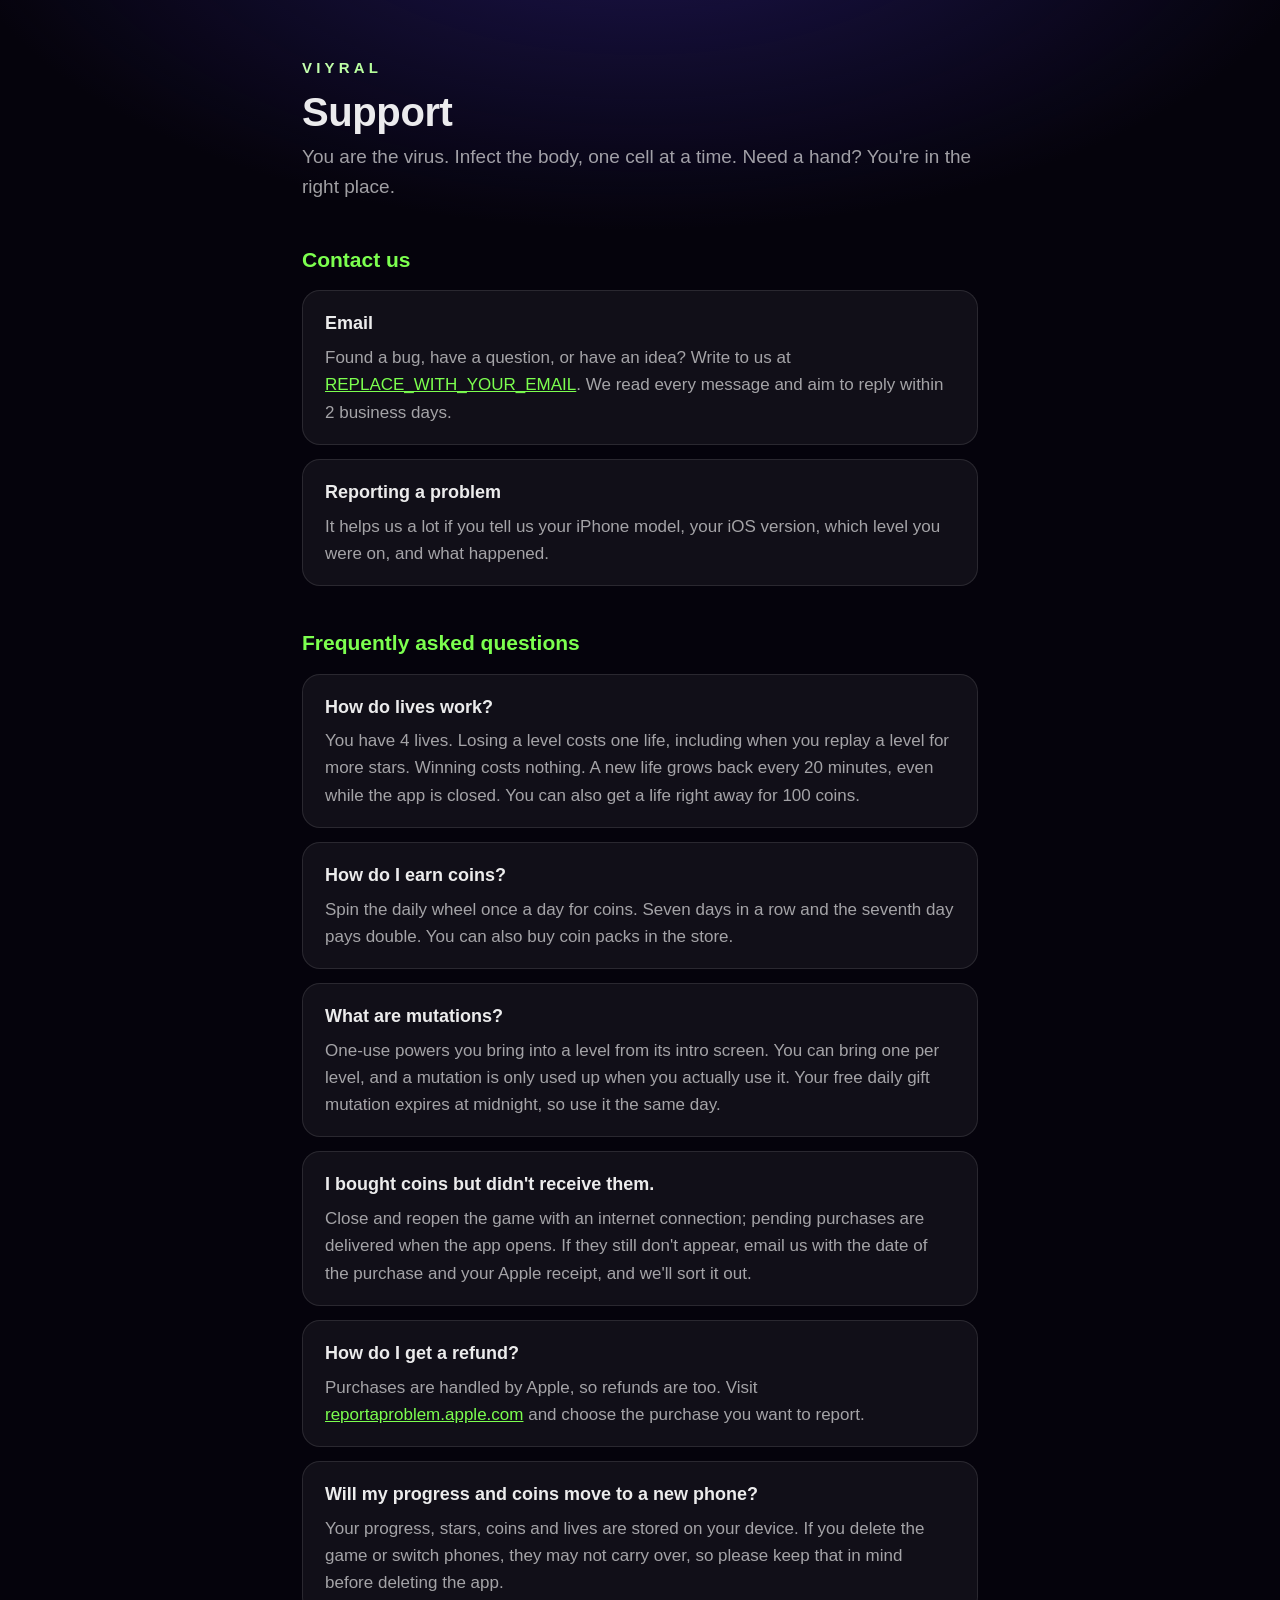
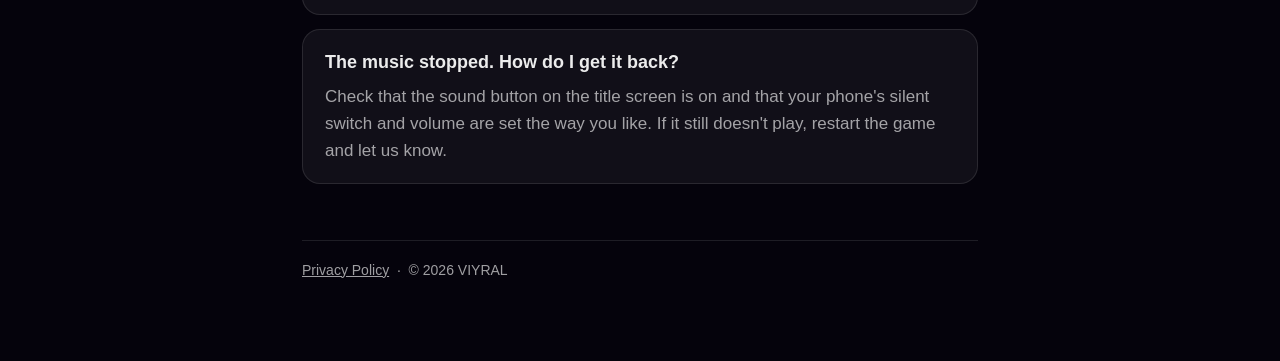
==== index.html @ 2f0b7922 "Add files via upload" ====
<!doctype html>
<html lang="en">
<head>
<meta charset="utf-8">
<meta name="viewport" content="width=device-width,initial-scale=1">
<title>VIYRAL Support</title>
<meta name="description" content="Help and support for VIYRAL, the strategy game where you are the virus.">
<link rel="stylesheet" href="style.css">
</head>
<body>
<main>
  <div class="brand">VIYRAL</div>
  <h1>Support</h1>
  <p class="lead">You are the virus. Infect the body, one cell at a time. Need a hand? You're in the right place.</p>

  <h2>Contact us</h2>
  <div class="card">
    <h3>Email</h3>
    <p>Found a bug, have a question, or have an idea? Write to us at
      <a href="mailto:REPLACE_WITH_YOUR_EMAIL">REPLACE_WITH_YOUR_EMAIL</a>.
      We read every message and aim to reply within 2 business days.</p>
  </div>
  <div class="card">
    <h3>Reporting a problem</h3>
    <p>It helps us a lot if you tell us your iPhone model, your iOS version, which level you were on, and what happened.</p>
  </div>

  <h2>Frequently asked questions</h2>

  <div class="card">
    <h3>How do lives work?</h3>
    <p>You have 4 lives. Losing a level costs one life, including when you replay a level for more stars. Winning costs nothing. A new life grows back every 20 minutes, even while the app is closed. You can also get a life right away for 100 coins.</p>
  </div>

  <div class="card">
    <h3>How do I earn coins?</h3>
    <p>Spin the daily wheel once a day for coins. Seven days in a row and the seventh day pays double. You can also buy coin packs in the store.</p>
  </div>

  <div class="card">
    <h3>What are mutations?</h3>
    <p>One-use powers you bring into a level from its intro screen. You can bring one per level, and a mutation is only used up when you actually use it. Your free daily gift mutation expires at midnight, so use it the same day.</p>
  </div>

  <div class="card">
    <h3>I bought coins but didn't receive them.</h3>
    <p>Close and reopen the game with an internet connection; pending purchases are delivered when the app opens. If they still don't appear, email us with the date of the purchase and your Apple receipt, and we'll sort it out.</p>
  </div>

  <div class="card">
    <h3>How do I get a refund?</h3>
    <p>Purchases are handled by Apple, so refunds are too. Visit
      <a href="https://reportaproblem.apple.com">reportaproblem.apple.com</a> and choose the purchase you want to report.</p>
  </div>

  <div class="card">
    <h3>Will my progress and coins move to a new phone?</h3>
    <p>Your progress, stars, coins and lives are stored on your device. If you delete the game or switch phones, they may not carry over, so please keep that in mind before deleting the app.</p>
  </div>

  <div class="card">
    <h3>The music stopped. How do I get it back?</h3>
    <p>Check that the sound button on the title screen is on and that your phone's silent switch and volume are set the way you like. If it still doesn't play, restart the game and let us know.</p>
  </div>

  <footer>
    <a href="privacy.html">Privacy Policy</a> &nbsp;·&nbsp; &copy; 2026 VIYRAL
  </footer>
</main>
</body>
</html>
---- style.css ----
:root{--bg:#05030c;--card:rgba(255,255,255,.05);--line:rgba(255,255,255,.1);--text:rgba(255,255,255,.92);--muted:rgba(255,255,255,.62);--green:#7cff4f;--deep:#2eb83a}
*{box-sizing:border-box}
html{background:var(--bg)}
body{margin:0;font:17px/1.6 -apple-system,BlinkMacSystemFont,"SF Pro Text","Segoe UI",Roboto,Helvetica,Arial,sans-serif;color:var(--text);background:radial-gradient(1000px 500px at 50% -120px,#1d1550 0%,transparent 70%),var(--bg);min-height:100vh}
main{max-width:720px;margin:0 auto;padding:56px 22px 80px}
.brand{font-weight:900;letter-spacing:.28em;font-size:15px;background:linear-gradient(135deg,#c9ffb4,var(--green),var(--deep));-webkit-background-clip:text;background-clip:text;color:transparent}
h1{font-size:40px;line-height:1.1;margin:10px 0 8px;letter-spacing:-.01em}
h2{font-size:21px;margin:40px 0 10px;color:var(--green)}
p,li{color:var(--text)}
.lead{color:var(--muted);font-size:19px;margin:0 0 8px}
.card{background:var(--card);border:1px solid var(--line);border-radius:18px;padding:18px 22px;margin:14px 0}
.card h3{margin:0 0 6px;font-size:18px}
.card p{margin:0;color:var(--muted)}
a{color:var(--green)}
.btn{display:inline-block;margin-top:6px;padding:12px 22px;border-radius:999px;background:linear-gradient(135deg,#c9ffb4,var(--green));color:#05210a;font-weight:800;text-decoration:none}
footer{margin-top:56px;color:var(--muted);font-size:14px;border-top:1px solid var(--line);padding-top:18px}
footer a{color:var(--muted)}
ul{padding-left:22px}
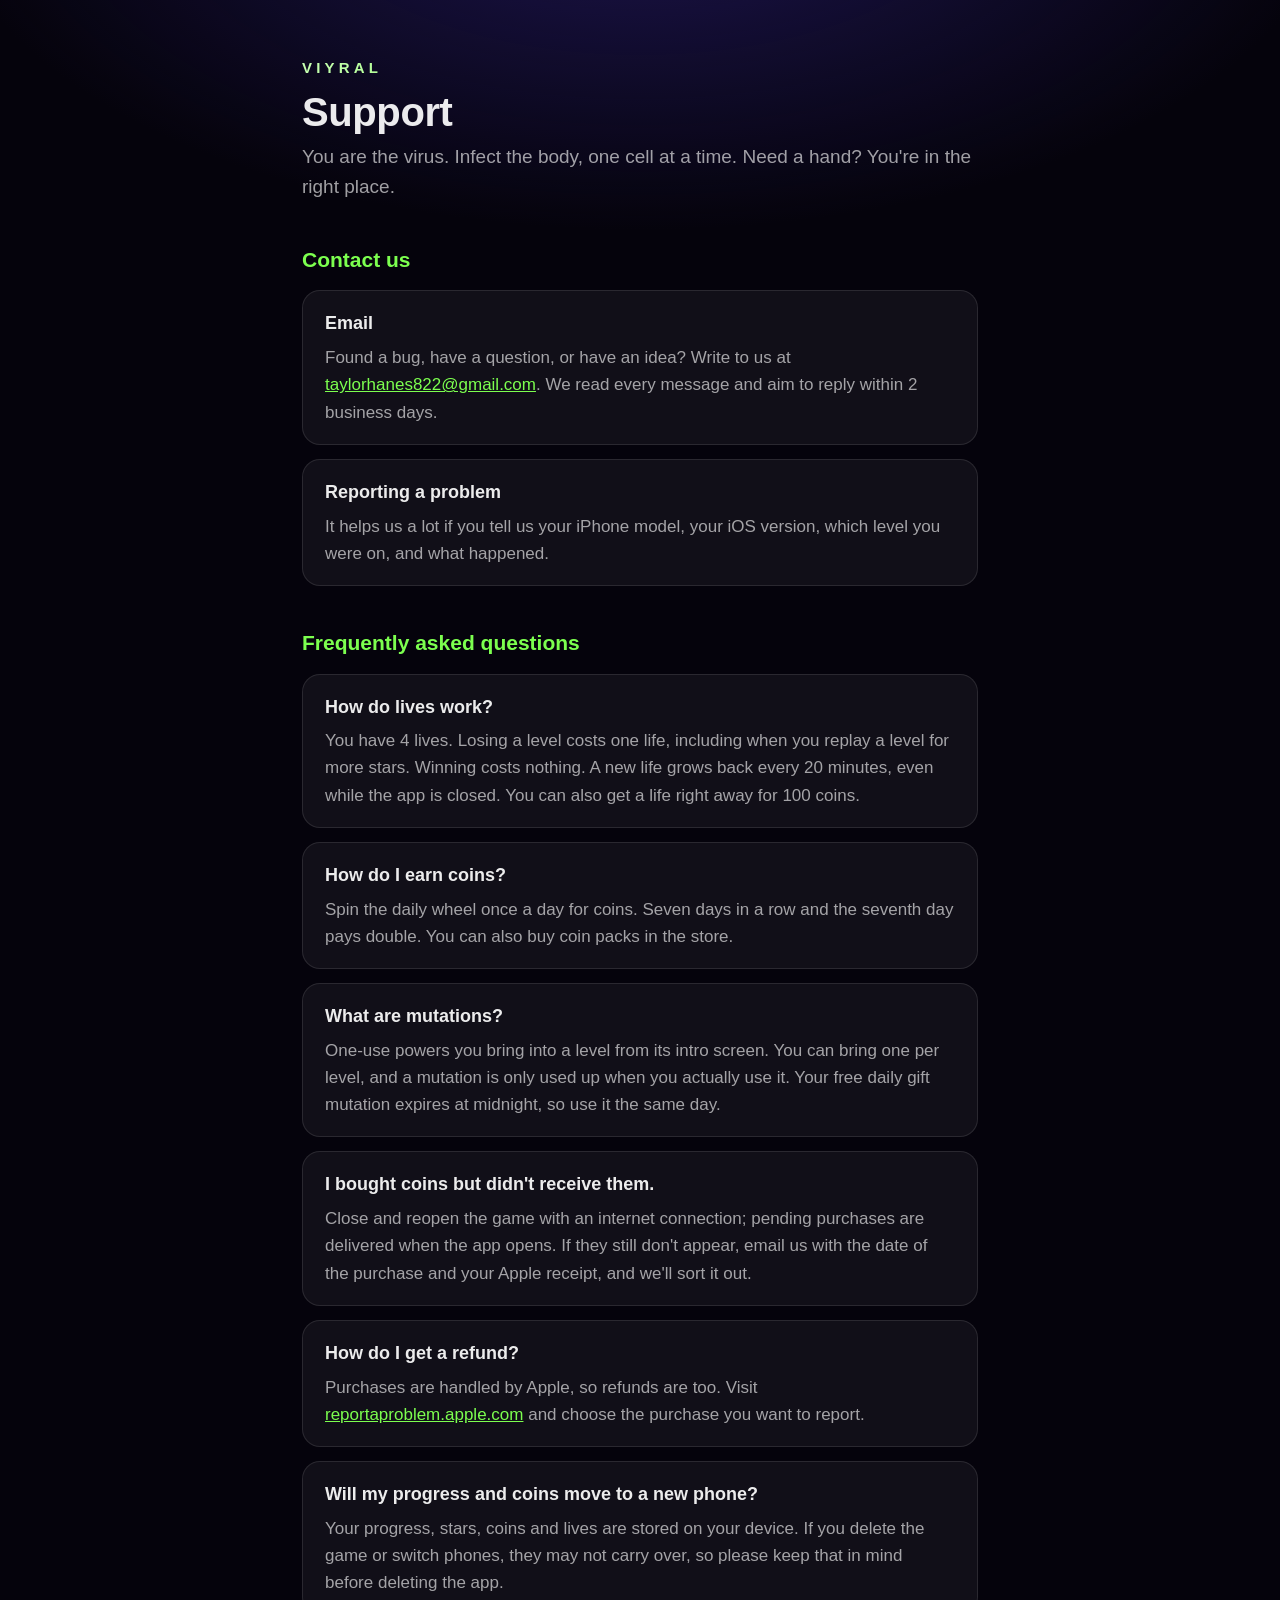
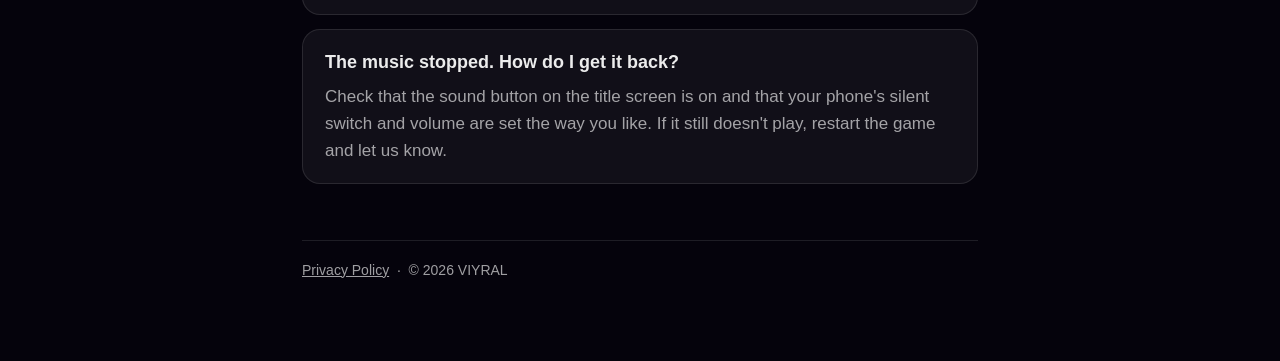
==== commit 53ff6e2c: "Update index.html" ====
--- a/index.html
+++ b/index.html
@@ -17,7 +17,7 @@
   <div class="card">
     <h3>Email</h3>
     <p>Found a bug, have a question, or have an idea? Write to us at
-      <a href="mailto:REPLACE_WITH_YOUR_EMAIL">REPLACE_WITH_YOUR_EMAIL</a>.
+      <a href="mailto:taylorhanes822@gmail.com">taylorhanes822@gmail.com</a>.
       We read every message and aim to reply within 2 business days.</p>
   </div>
   <div class="card">
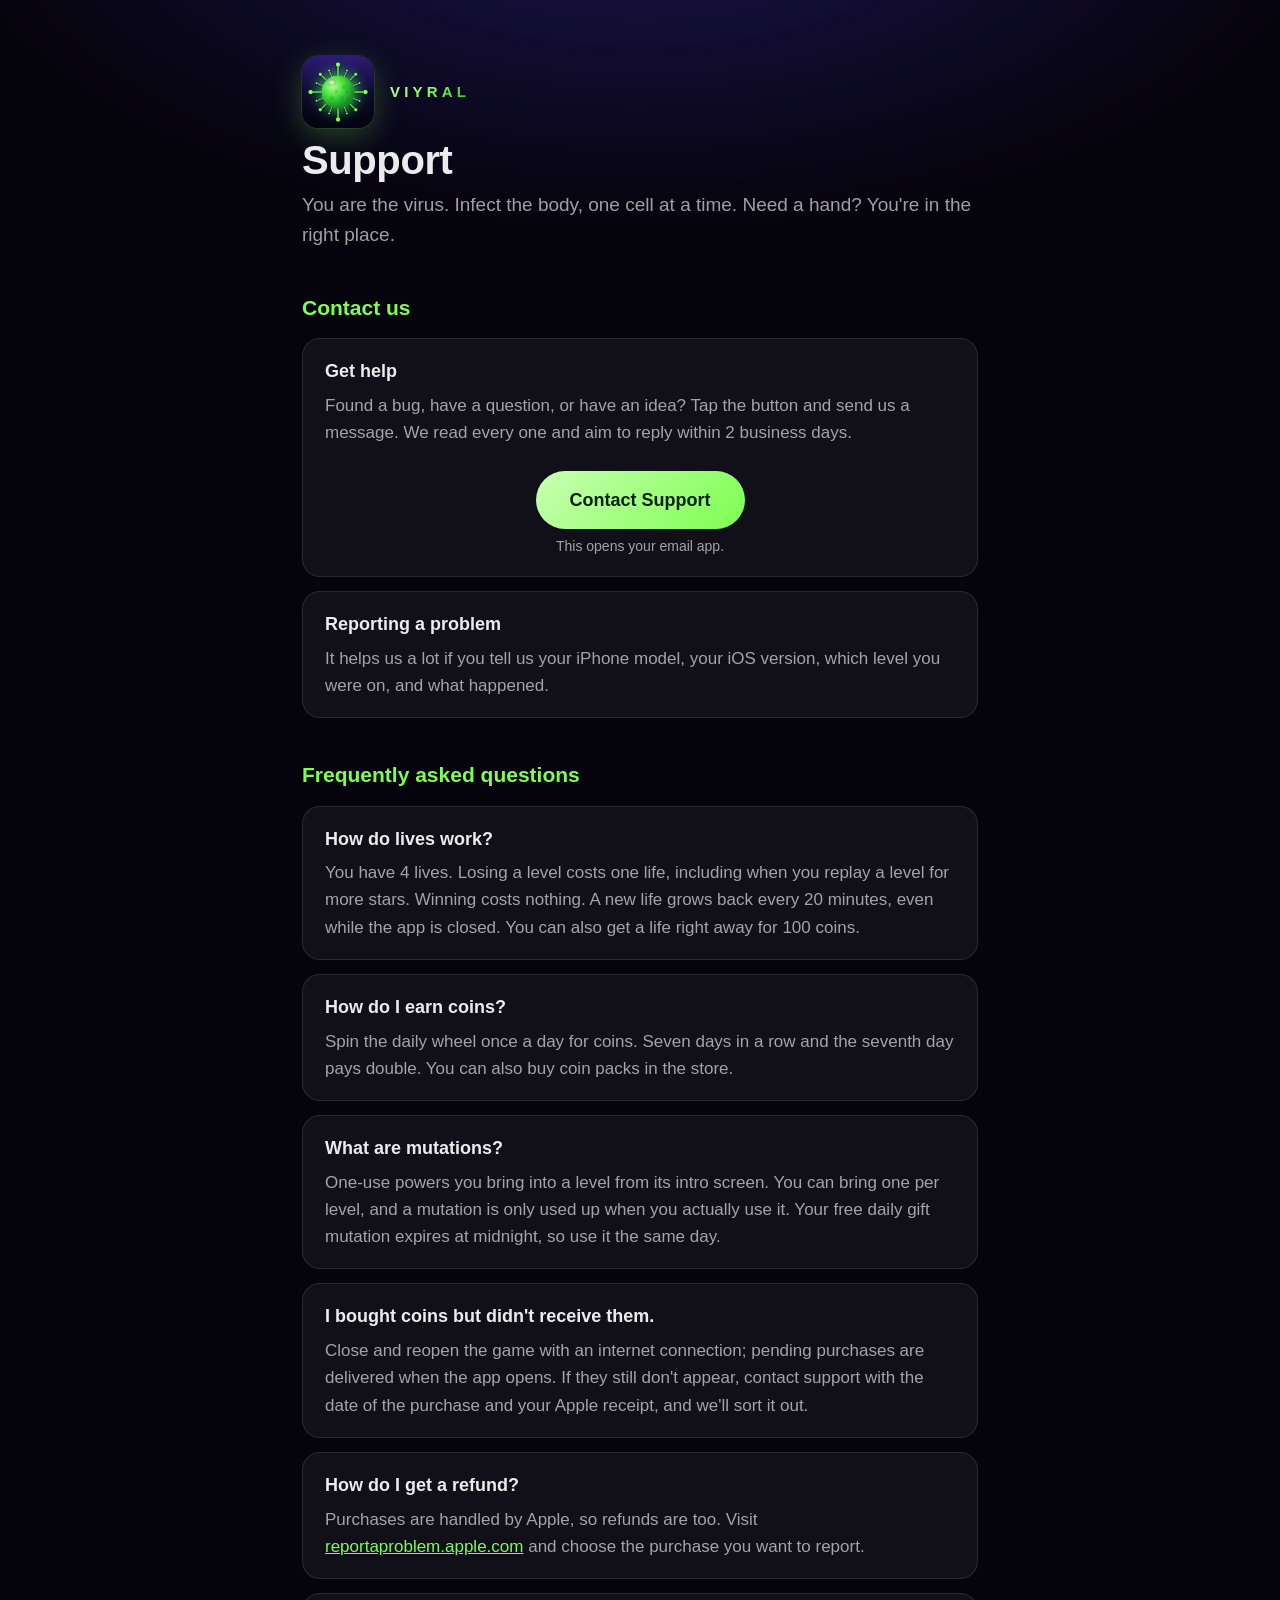
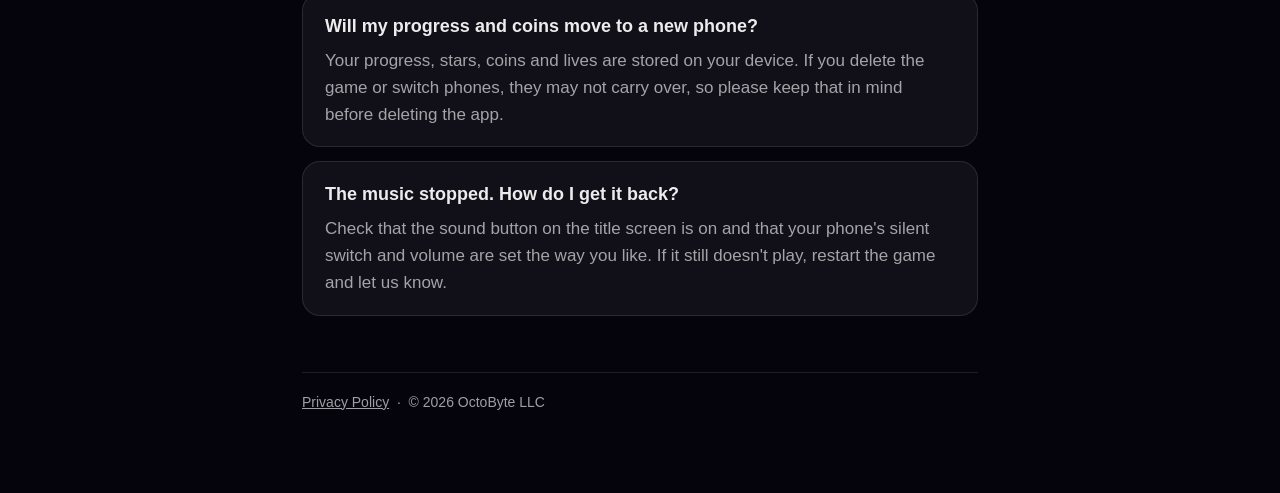
==== commit 62b0a7c8: "Add files via upload" ====
--- a/index.html
+++ b/index.html
@@ -5,20 +5,25 @@
 <meta name="viewport" content="width=device-width,initial-scale=1">
 <title>VIYRAL Support</title>
 <meta name="description" content="Help and support for VIYRAL, the strategy game where you are the virus.">
+<link rel="icon" type="image/png" href="favicon.png">
+<link rel="apple-touch-icon" href="apple-touch-icon.png">
 <link rel="stylesheet" href="style.css">
 </head>
 <body>
 <main>
-  <div class="brand">VIYRAL</div>
+  <div class="header">
+    <img class="logo" src="logo.png" alt="VIYRAL app icon" width="72" height="72">
+    <div class="brand">VIYRAL</div>
+  </div>
   <h1>Support</h1>
   <p class="lead">You are the virus. Infect the body, one cell at a time. Need a hand? You're in the right place.</p>
 
   <h2>Contact us</h2>
   <div class="card">
-    <h3>Email</h3>
-    <p>Found a bug, have a question, or have an idea? Write to us at
-      <a href="mailto:taylorhanes822@gmail.com">taylorhanes822@gmail.com</a>.
-      We read every message and aim to reply within 2 business days.</p>
+    <h3>Get help</h3>
+    <p>Found a bug, have a question, or have an idea? Tap the button and send us a message. We read every one and aim to reply within 2 business days.</p>
+    <div class="cta"><a class="btn" href="mailto:REPLACE_WITH_YOUR_EMAIL?subject=VIYRAL%20Support">Contact Support</a></div>
+    <p class="note">This opens your email app.</p>
   </div>
   <div class="card">
     <h3>Reporting a problem</h3>
@@ -44,7 +49,7 @@
 
   <div class="card">
     <h3>I bought coins but didn't receive them.</h3>
-    <p>Close and reopen the game with an internet connection; pending purchases are delivered when the app opens. If they still don't appear, email us with the date of the purchase and your Apple receipt, and we'll sort it out.</p>
+    <p>Close and reopen the game with an internet connection; pending purchases are delivered when the app opens. If they still don't appear, contact support with the date of the purchase and your Apple receipt, and we'll sort it out.</p>
   </div>
 
   <div class="card">
@@ -64,7 +69,7 @@
   </div>
 
   <footer>
-    <a href="privacy.html">Privacy Policy</a> &nbsp;·&nbsp; &copy; 2026 VIYRAL
+    <a href="privacy.html">Privacy Policy</a> &nbsp;·&nbsp; &copy; 2026 OctoByte LLC
   </footer>
 </main>
 </body>
--- a/style.css
+++ b/style.css
@@ -16,3 +16,10 @@
 footer{margin-top:56px;color:var(--muted);font-size:14px;border-top:1px solid var(--line);padding-top:18px}
 footer a{color:var(--muted)}
 ul{padding-left:22px}
+
+.logo{display:block;width:96px;height:96px;border-radius:22.37%;box-shadow:0 8px 30px rgba(124,255,79,.25),0 0 0 1px rgba(255,255,255,.08);margin:0 0 18px}
+.header{display:flex;align-items:center;gap:16px;margin-bottom:6px}
+.header .logo{margin:0;width:72px;height:72px}
+.cta{text-align:center;margin:18px 0 6px}
+.cta .btn{font-size:18px;padding:15px 34px}
+.note{color:var(--muted);font-size:14px;margin:10px 0 0;text-align:center}
